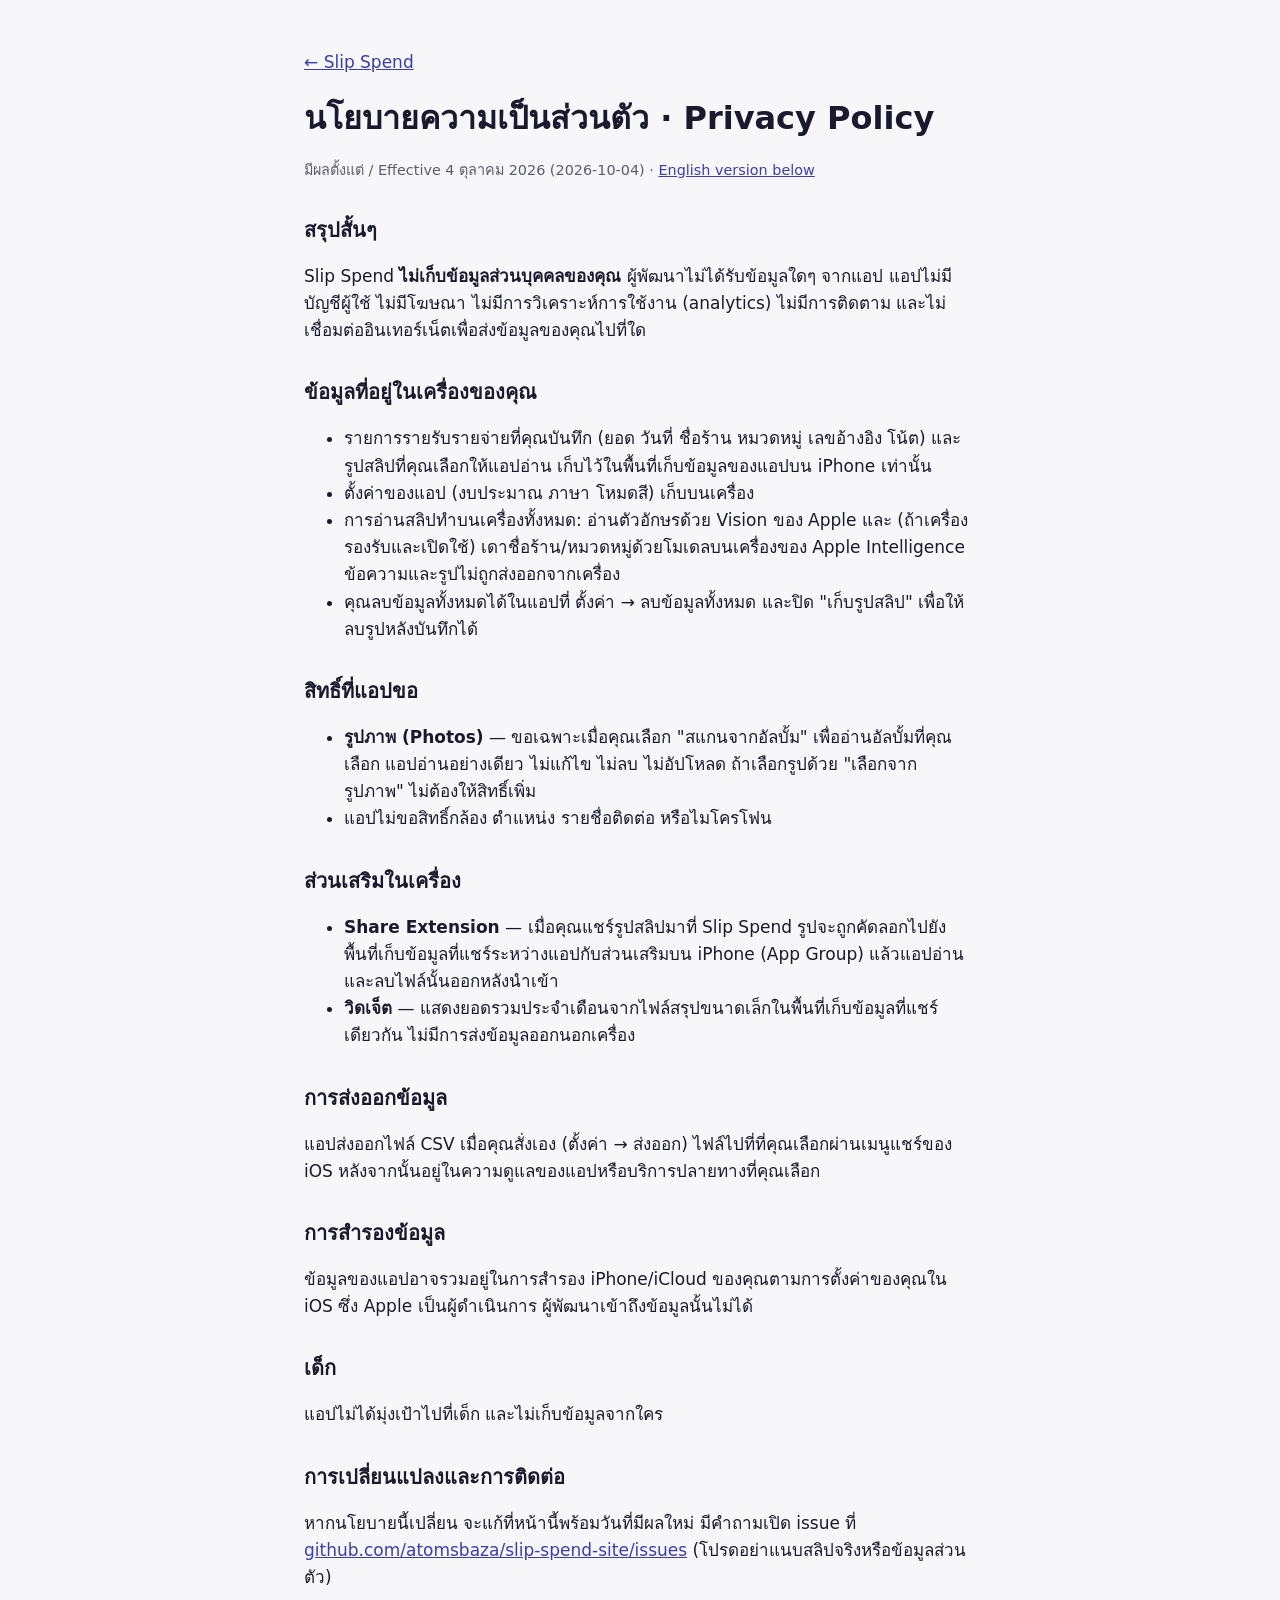
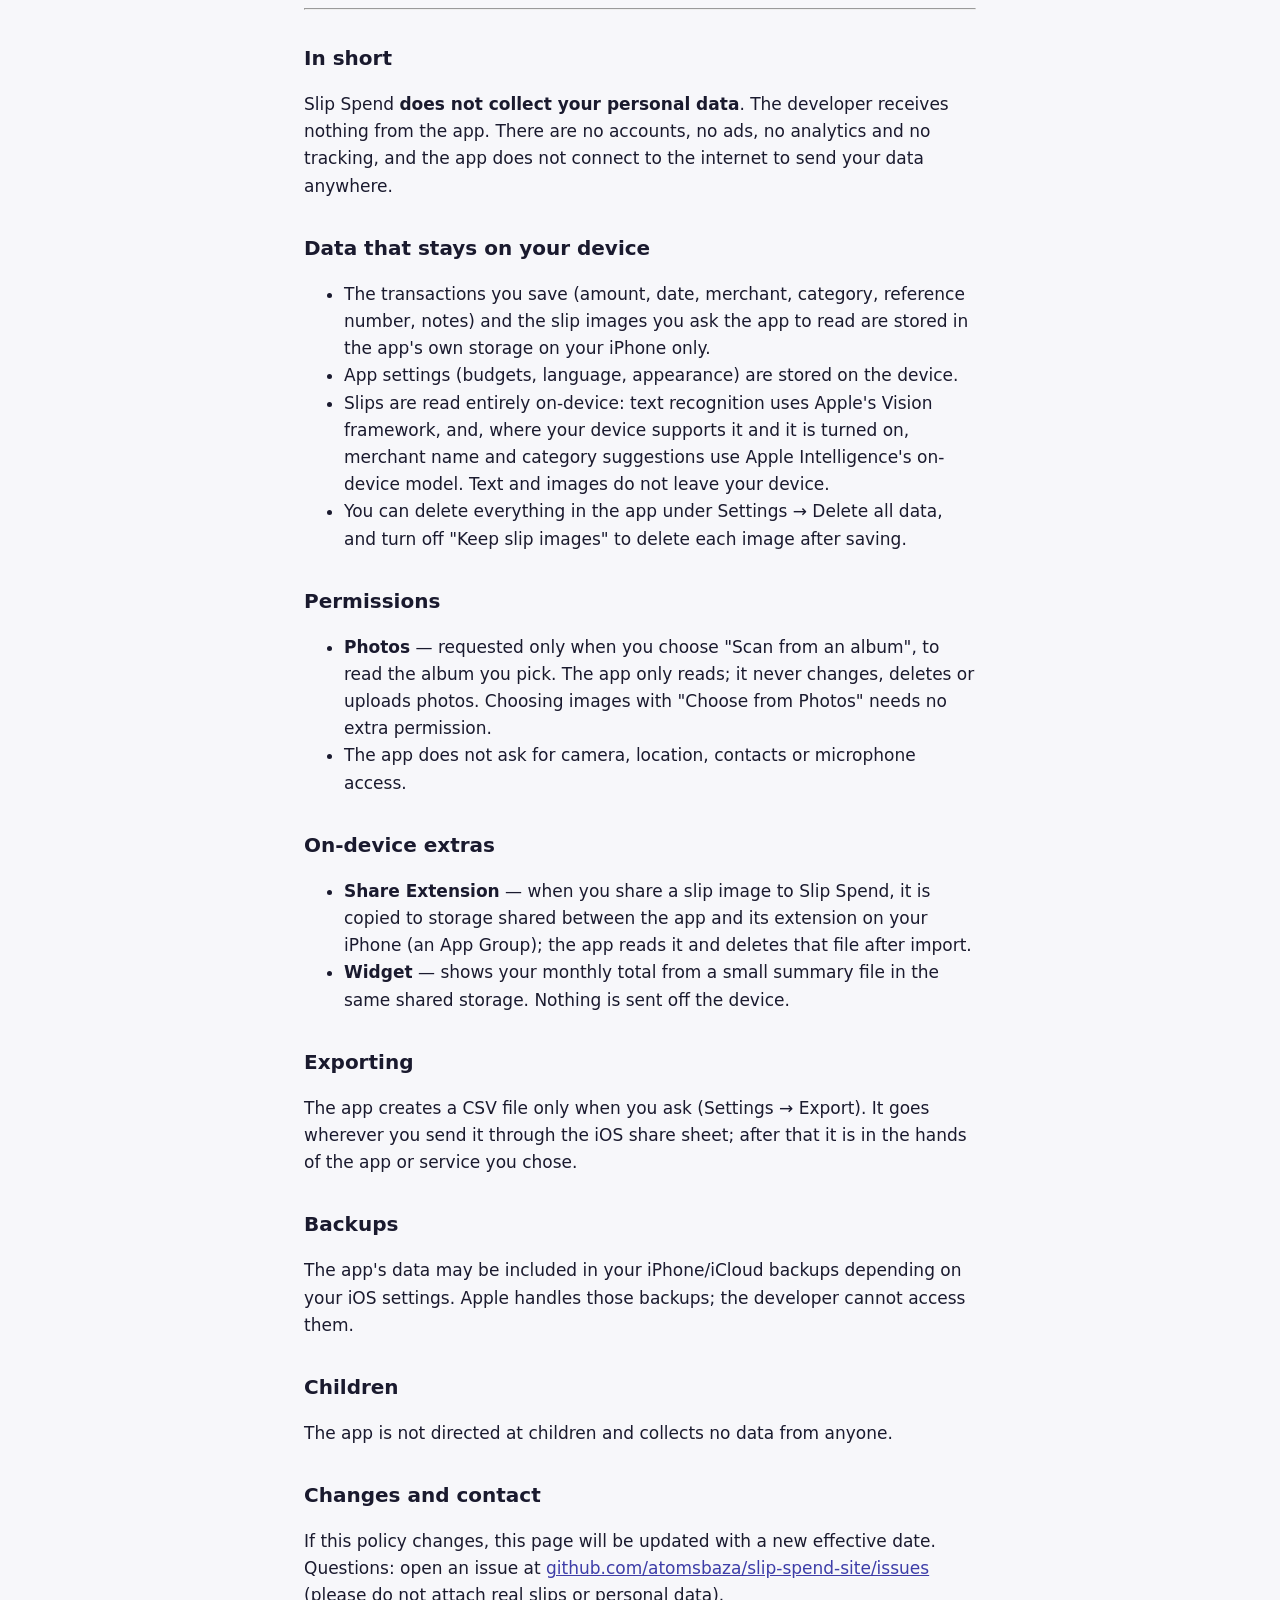
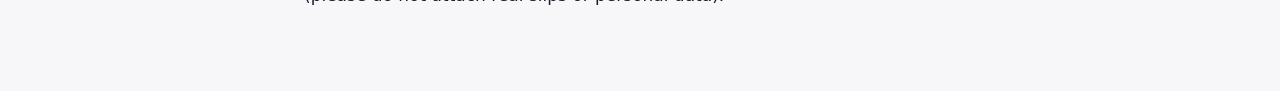
==== privacy.html @ ffb632a3 "Add landing, support and privacy policy pages" ====
<!doctype html>
<html lang="th">
<head>
<meta charset="utf-8">
<meta name="viewport" content="width=device-width, initial-scale=1">
<title>Slip Spend — นโยบายความเป็นส่วนตัว / Privacy Policy</title>
<link rel="stylesheet" href="style.css">
</head>
<body>
<main>
  <p><a href="./">← Slip Spend</a></p>
  <h1>นโยบายความเป็นส่วนตัว · Privacy Policy</h1>
  <p class="muted">มีผลตั้งแต่ / Effective 4 ตุลาคม 2026 (2026-10-04) · <a href="#en">English version below</a></p>

  <article lang="th">
    <h2>สรุปสั้นๆ</h2>
    <p>Slip Spend <strong>ไม่เก็บข้อมูลส่วนบุคคลของคุณ</strong> ผู้พัฒนาไม่ได้รับข้อมูลใดๆ จากแอป แอปไม่มีบัญชีผู้ใช้ ไม่มีโฆษณา ไม่มีการวิเคราะห์การใช้งาน (analytics) ไม่มีการติดตาม และไม่เชื่อมต่ออินเทอร์เน็ตเพื่อส่งข้อมูลของคุณไปที่ใด</p>

    <h2>ข้อมูลที่อยู่ในเครื่องของคุณ</h2>
    <ul>
      <li>รายการรายรับรายจ่ายที่คุณบันทึก (ยอด วันที่ ชื่อร้าน หมวดหมู่ เลขอ้างอิง โน้ต) และรูปสลิปที่คุณเลือกให้แอปอ่าน เก็บไว้ในพื้นที่เก็บข้อมูลของแอปบน iPhone เท่านั้น</li>
      <li>ตั้งค่าของแอป (งบประมาณ ภาษา โหมดสี) เก็บบนเครื่อง</li>
      <li>การอ่านสลิปทำบนเครื่องทั้งหมด: อ่านตัวอักษรด้วย Vision ของ Apple และ (ถ้าเครื่องรองรับและเปิดใช้) เดาชื่อร้าน/หมวดหมู่ด้วยโมเดลบนเครื่องของ Apple Intelligence ข้อความและรูปไม่ถูกส่งออกจากเครื่อง</li>
      <li>คุณลบข้อมูลทั้งหมดได้ในแอปที่ ตั้งค่า → ลบข้อมูลทั้งหมด และปิด "เก็บรูปสลิป" เพื่อให้ลบรูปหลังบันทึกได้</li>
    </ul>

    <h2>สิทธิ์ที่แอปขอ</h2>
    <ul>
      <li><strong>รูปภาพ (Photos)</strong> — ขอเฉพาะเมื่อคุณเลือก "สแกนจากอัลบั้ม" เพื่ออ่านอัลบั้มที่คุณเลือก แอปอ่านอย่างเดียว ไม่แก้ไข ไม่ลบ ไม่อัปโหลด ถ้าเลือกรูปด้วย "เลือกจากรูปภาพ" ไม่ต้องให้สิทธิ์เพิ่ม</li>
      <li>แอปไม่ขอสิทธิ์กล้อง ตำแหน่ง รายชื่อติดต่อ หรือไมโครโฟน</li>
    </ul>

    <h2>ส่วนเสริมในเครื่อง</h2>
    <ul>
      <li><strong>Share Extension</strong> — เมื่อคุณแชร์รูปสลิปมาที่ Slip Spend รูปจะถูกคัดลอกไปยังพื้นที่เก็บข้อมูลที่แชร์ระหว่างแอปกับส่วนเสริมบน iPhone (App Group) แล้วแอปอ่านและลบไฟล์นั้นออกหลังนำเข้า</li>
      <li><strong>วิดเจ็ต</strong> — แสดงยอดรวมประจำเดือนจากไฟล์สรุปขนาดเล็กในพื้นที่เก็บข้อมูลที่แชร์เดียวกัน ไม่มีการส่งข้อมูลออกนอกเครื่อง</li>
    </ul>

    <h2>การส่งออกข้อมูล</h2>
    <p>แอปส่งออกไฟล์ CSV เมื่อคุณสั่งเอง (ตั้งค่า → ส่งออก) ไฟล์ไปที่ที่คุณเลือกผ่านเมนูแชร์ของ iOS หลังจากนั้นอยู่ในความดูแลของแอปหรือบริการปลายทางที่คุณเลือก</p>

    <h2>การสำรองข้อมูล</h2>
    <p>ข้อมูลของแอปอาจรวมอยู่ในการสำรอง iPhone/iCloud ของคุณตามการตั้งค่าของคุณใน iOS ซึ่ง Apple เป็นผู้ดำเนินการ ผู้พัฒนาเข้าถึงข้อมูลนั้นไม่ได้</p>

    <h2>เด็ก</h2>
    <p>แอปไม่ได้มุ่งเป้าไปที่เด็ก และไม่เก็บข้อมูลจากใคร</p>

    <h2>การเปลี่ยนแปลงและการติดต่อ</h2>
    <p>หากนโยบายนี้เปลี่ยน จะแก้ที่หน้านี้พร้อมวันที่มีผลใหม่ มีคำถามเปิด issue ที่ <a href="https://github.com/atomsbaza/slip-spend-site/issues">github.com/atomsbaza/slip-spend-site/issues</a> (โปรดอย่าแนบสลิปจริงหรือข้อมูลส่วนตัว)</p>
  </article>

  <hr id="en">

  <article lang="en">
    <h2>In short</h2>
    <p>Slip Spend <strong>does not collect your personal data</strong>. The developer receives nothing from the app. There are no accounts, no ads, no analytics and no tracking, and the app does not connect to the internet to send your data anywhere.</p>

    <h2>Data that stays on your device</h2>
    <ul>
      <li>The transactions you save (amount, date, merchant, category, reference number, notes) and the slip images you ask the app to read are stored in the app's own storage on your iPhone only.</li>
      <li>App settings (budgets, language, appearance) are stored on the device.</li>
      <li>Slips are read entirely on-device: text recognition uses Apple's Vision framework, and, where your device supports it and it is turned on, merchant name and category suggestions use Apple Intelligence's on-device model. Text and images do not leave your device.</li>
      <li>You can delete everything in the app under Settings → Delete all data, and turn off "Keep slip images" to delete each image after saving.</li>
    </ul>

    <h2>Permissions</h2>
    <ul>
      <li><strong>Photos</strong> — requested only when you choose "Scan from an album", to read the album you pick. The app only reads; it never changes, deletes or uploads photos. Choosing images with "Choose from Photos" needs no extra permission.</li>
      <li>The app does not ask for camera, location, contacts or microphone access.</li>
    </ul>

    <h2>On-device extras</h2>
    <ul>
      <li><strong>Share Extension</strong> — when you share a slip image to Slip Spend, it is copied to storage shared between the app and its extension on your iPhone (an App Group); the app reads it and deletes that file after import.</li>
      <li><strong>Widget</strong> — shows your monthly total from a small summary file in the same shared storage. Nothing is sent off the device.</li>
    </ul>

    <h2>Exporting</h2>
    <p>The app creates a CSV file only when you ask (Settings → Export). It goes wherever you send it through the iOS share sheet; after that it is in the hands of the app or service you chose.</p>

    <h2>Backups</h2>
    <p>The app's data may be included in your iPhone/iCloud backups depending on your iOS settings. Apple handles those backups; the developer cannot access them.</p>

    <h2>Children</h2>
    <p>The app is not directed at children and collects no data from anyone.</p>

    <h2>Changes and contact</h2>
    <p>If this policy changes, this page will be updated with a new effective date. Questions: open an issue at <a href="https://github.com/atomsbaza/slip-spend-site/issues">github.com/atomsbaza/slip-spend-site/issues</a> (please do not attach real slips or personal data).</p>
  </article>
</main>
</body>
</html>
---- style.css ----
:root { color-scheme: light dark; --ink: #1a1a2e; --muted: #5c5c70; --paper: #f7f7fa; --card: #fff; --accent: #3d3da8; }
@media (prefers-color-scheme: dark) { :root { --ink: #f2f2f7; --muted: #a0a0b4; --paper: #101018; --card: #1a1a24; --accent: #9b9bff; } }
body { margin: 0; background: var(--paper); color: var(--ink); font: 17px/1.6 -apple-system, "Sukhumvit Set", "Thonburi", system-ui, sans-serif; }
main { max-width: 42rem; margin: 0 auto; padding: 2rem 1.25rem 4rem; }
h1 { font-size: 2rem; margin: 0 0 .25rem; } h2 { font-size: 1.25rem; margin-top: 2rem; }
p, li { color: var(--ink); } .muted { color: var(--muted); font-size: .9rem; }
a { color: var(--accent); } nav a { margin-right: 1rem; }
section.card { background: var(--card); border-radius: 16px; padding: 1rem 1.25rem; margin: 1.25rem 0; }
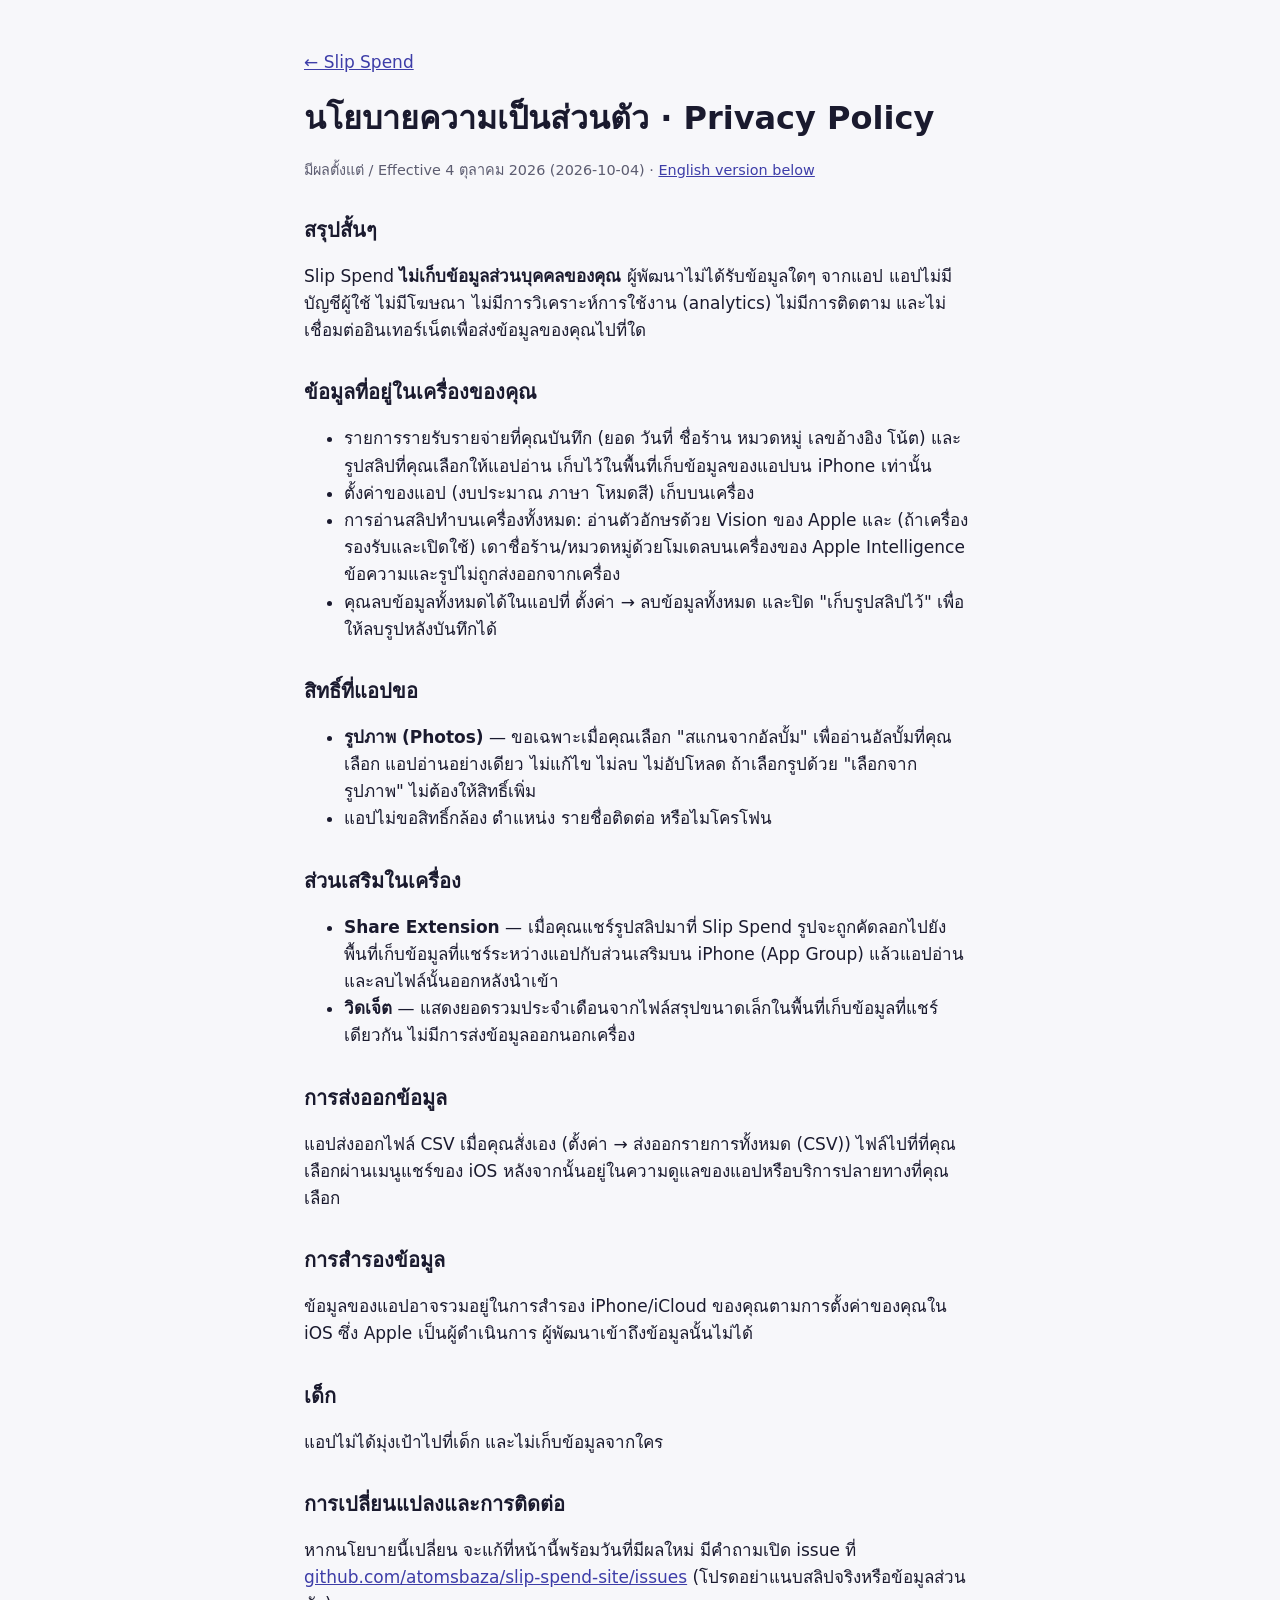
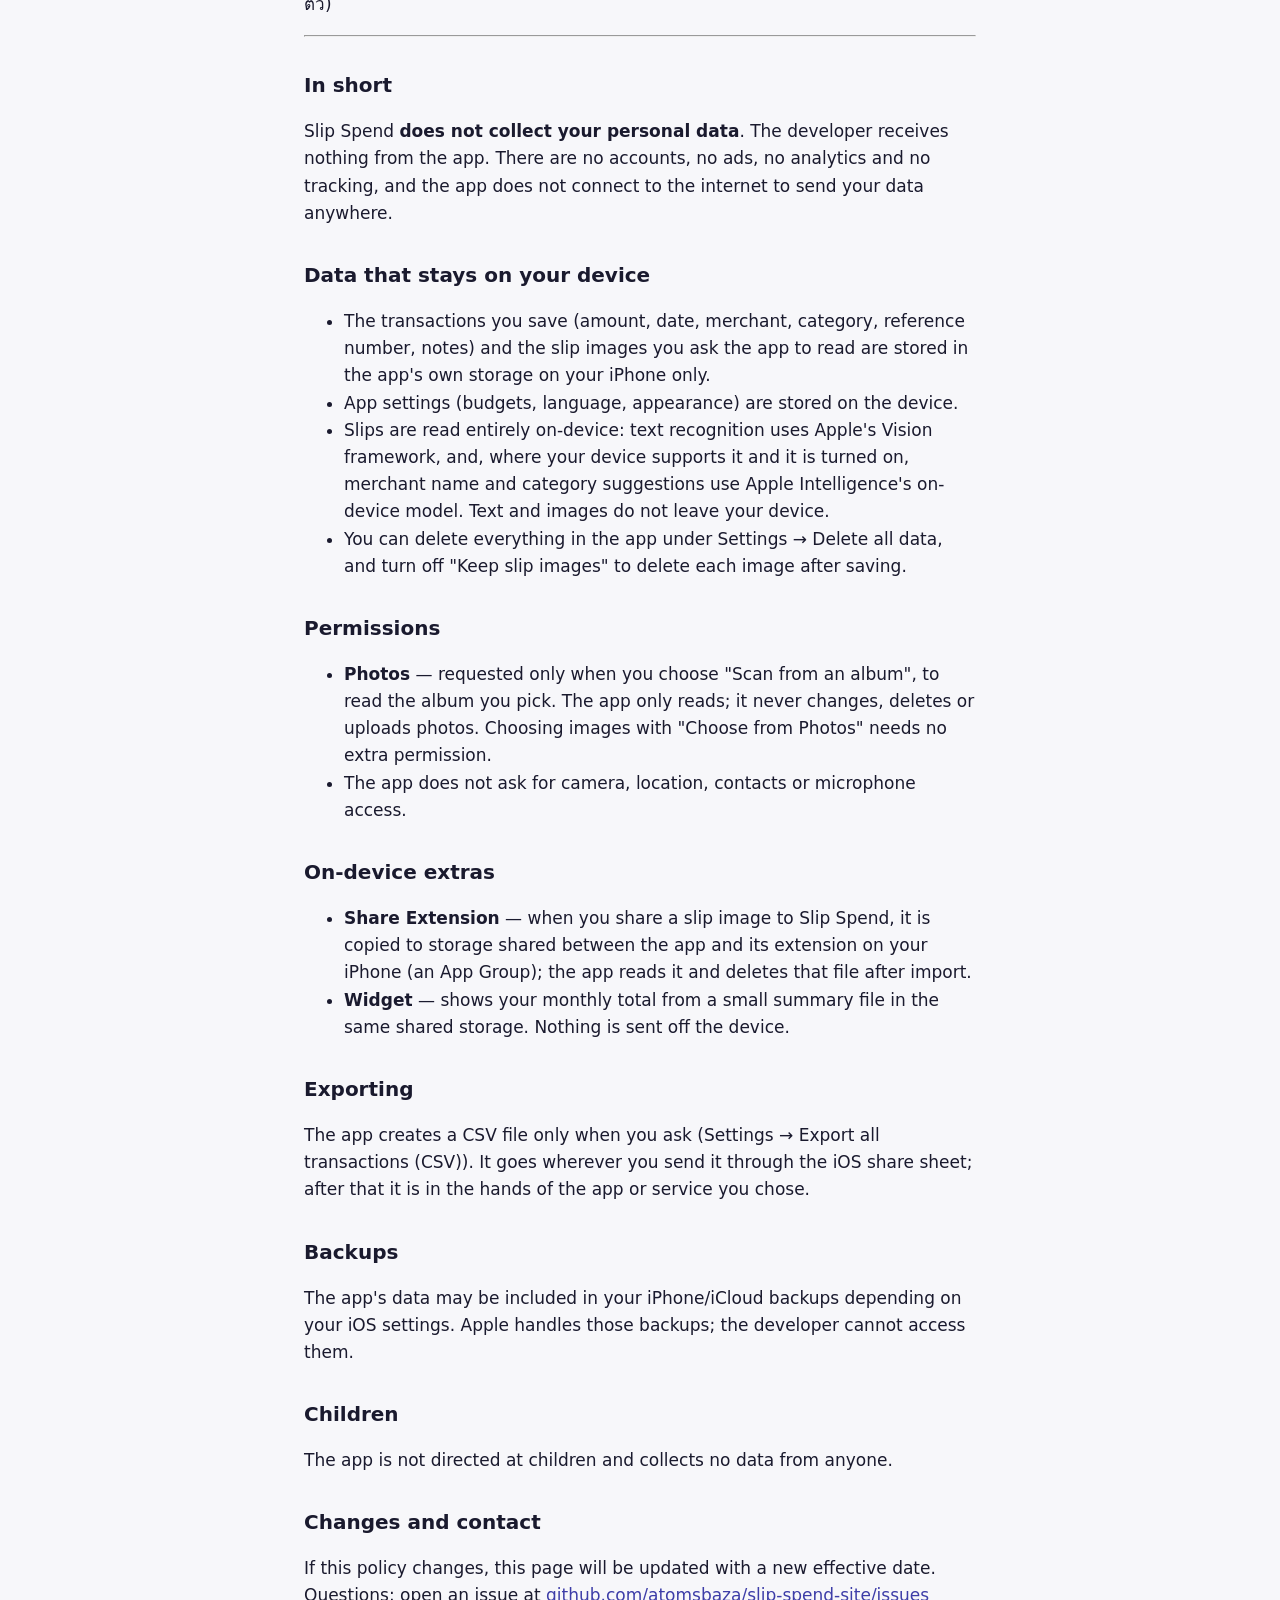
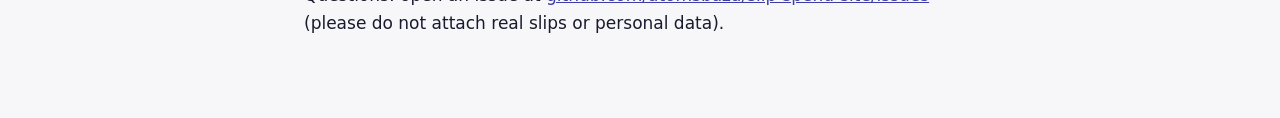
==== commit 753644e9: "Use the exact setting names from the app" ====
--- a/privacy.html
+++ b/privacy.html
@@ -21,7 +21,7 @@
       <li>รายการรายรับรายจ่ายที่คุณบันทึก (ยอด วันที่ ชื่อร้าน หมวดหมู่ เลขอ้างอิง โน้ต) และรูปสลิปที่คุณเลือกให้แอปอ่าน เก็บไว้ในพื้นที่เก็บข้อมูลของแอปบน iPhone เท่านั้น</li>
       <li>ตั้งค่าของแอป (งบประมาณ ภาษา โหมดสี) เก็บบนเครื่อง</li>
       <li>การอ่านสลิปทำบนเครื่องทั้งหมด: อ่านตัวอักษรด้วย Vision ของ Apple และ (ถ้าเครื่องรองรับและเปิดใช้) เดาชื่อร้าน/หมวดหมู่ด้วยโมเดลบนเครื่องของ Apple Intelligence ข้อความและรูปไม่ถูกส่งออกจากเครื่อง</li>
-      <li>คุณลบข้อมูลทั้งหมดได้ในแอปที่ ตั้งค่า → ลบข้อมูลทั้งหมด และปิด "เก็บรูปสลิป" เพื่อให้ลบรูปหลังบันทึกได้</li>
+      <li>คุณลบข้อมูลทั้งหมดได้ในแอปที่ ตั้งค่า → ลบข้อมูลทั้งหมด และปิด "เก็บรูปสลิปไว้" เพื่อให้ลบรูปหลังบันทึกได้</li>
     </ul>
 
     <h2>สิทธิ์ที่แอปขอ</h2>
@@ -37,7 +37,7 @@
     </ul>
 
     <h2>การส่งออกข้อมูล</h2>
-    <p>แอปส่งออกไฟล์ CSV เมื่อคุณสั่งเอง (ตั้งค่า → ส่งออก) ไฟล์ไปที่ที่คุณเลือกผ่านเมนูแชร์ของ iOS หลังจากนั้นอยู่ในความดูแลของแอปหรือบริการปลายทางที่คุณเลือก</p>
+    <p>แอปส่งออกไฟล์ CSV เมื่อคุณสั่งเอง (ตั้งค่า → ส่งออกรายการทั้งหมด (CSV)) ไฟล์ไปที่ที่คุณเลือกผ่านเมนูแชร์ของ iOS หลังจากนั้นอยู่ในความดูแลของแอปหรือบริการปลายทางที่คุณเลือก</p>
 
     <h2>การสำรองข้อมูล</h2>
     <p>ข้อมูลของแอปอาจรวมอยู่ในการสำรอง iPhone/iCloud ของคุณตามการตั้งค่าของคุณใน iOS ซึ่ง Apple เป็นผู้ดำเนินการ ผู้พัฒนาเข้าถึงข้อมูลนั้นไม่ได้</p>
@@ -76,7 +76,7 @@
     </ul>
 
     <h2>Exporting</h2>
-    <p>The app creates a CSV file only when you ask (Settings → Export). It goes wherever you send it through the iOS share sheet; after that it is in the hands of the app or service you chose.</p>
+    <p>The app creates a CSV file only when you ask (Settings → Export all transactions (CSV)). It goes wherever you send it through the iOS share sheet; after that it is in the hands of the app or service you chose.</p>
 
     <h2>Backups</h2>
     <p>The app's data may be included in your iPhone/iCloud backups depending on your iOS settings. Apple handles those backups; the developer cannot access them.</p>
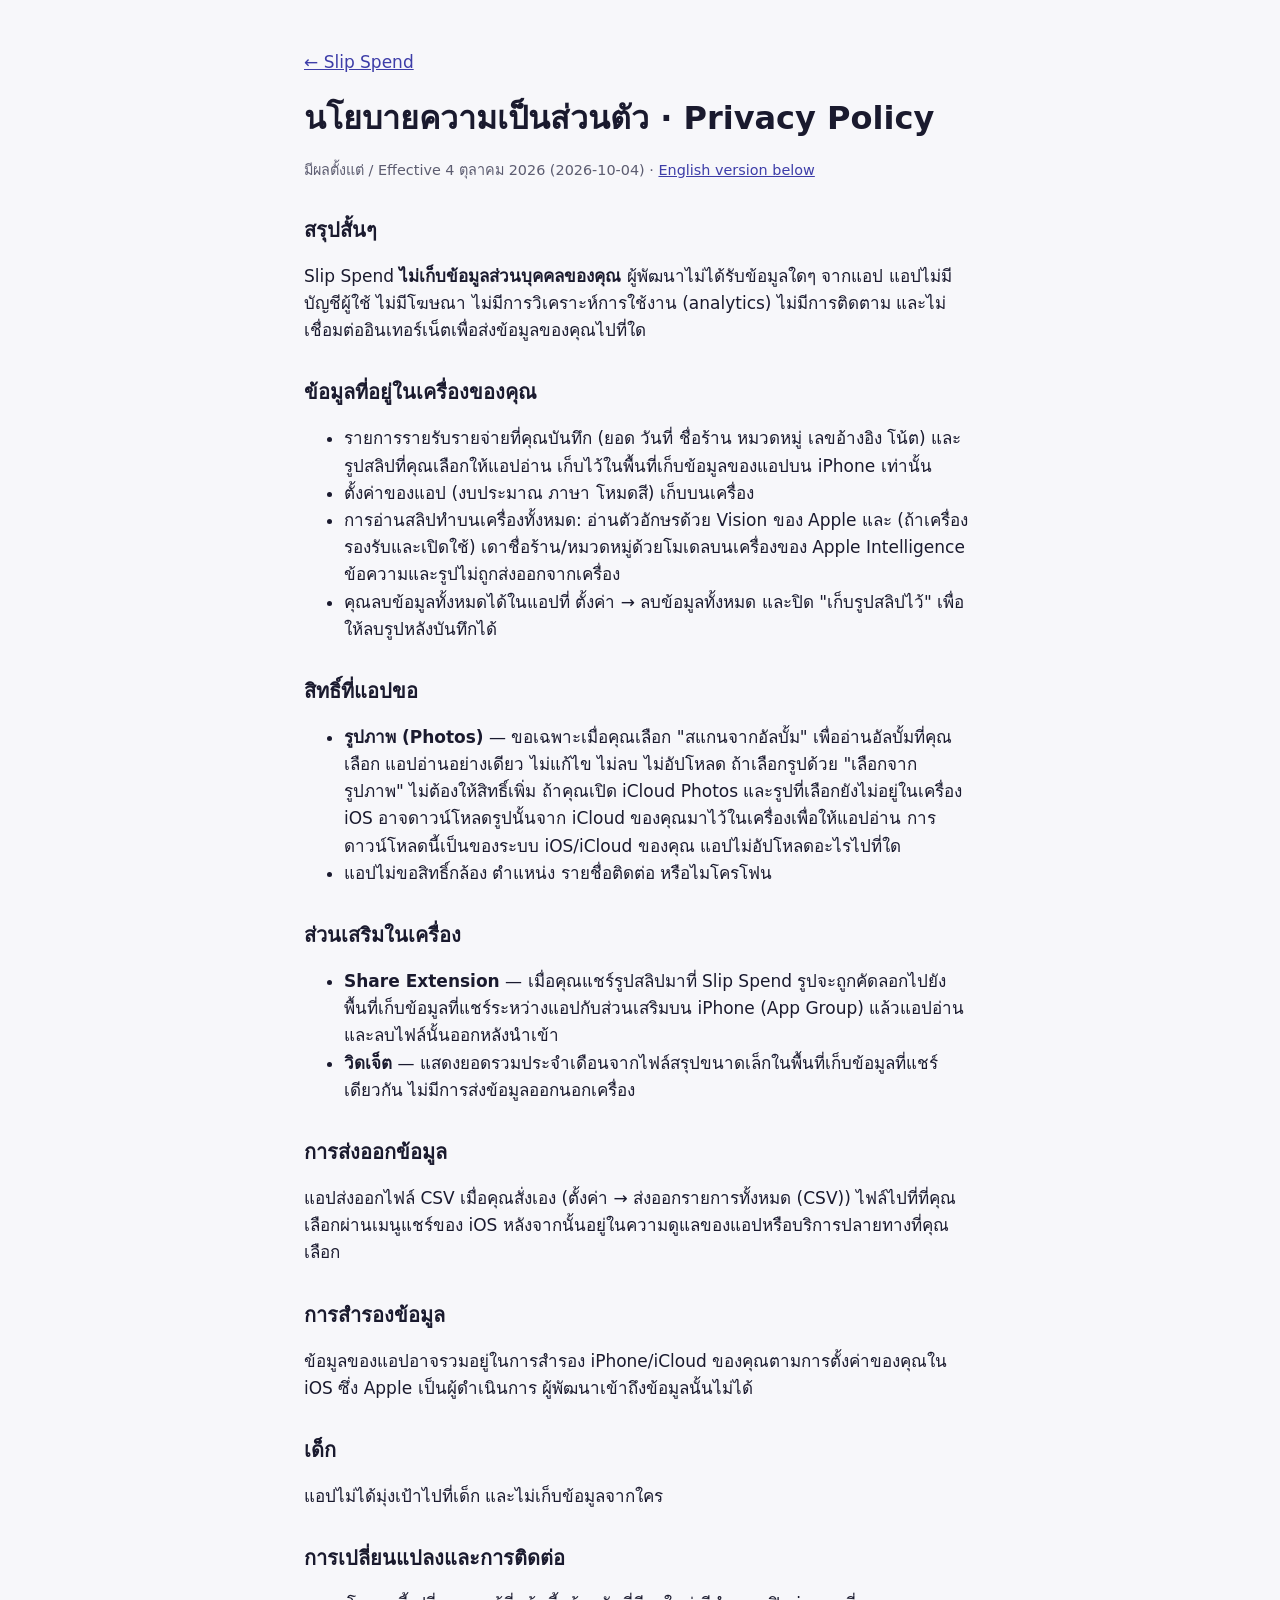
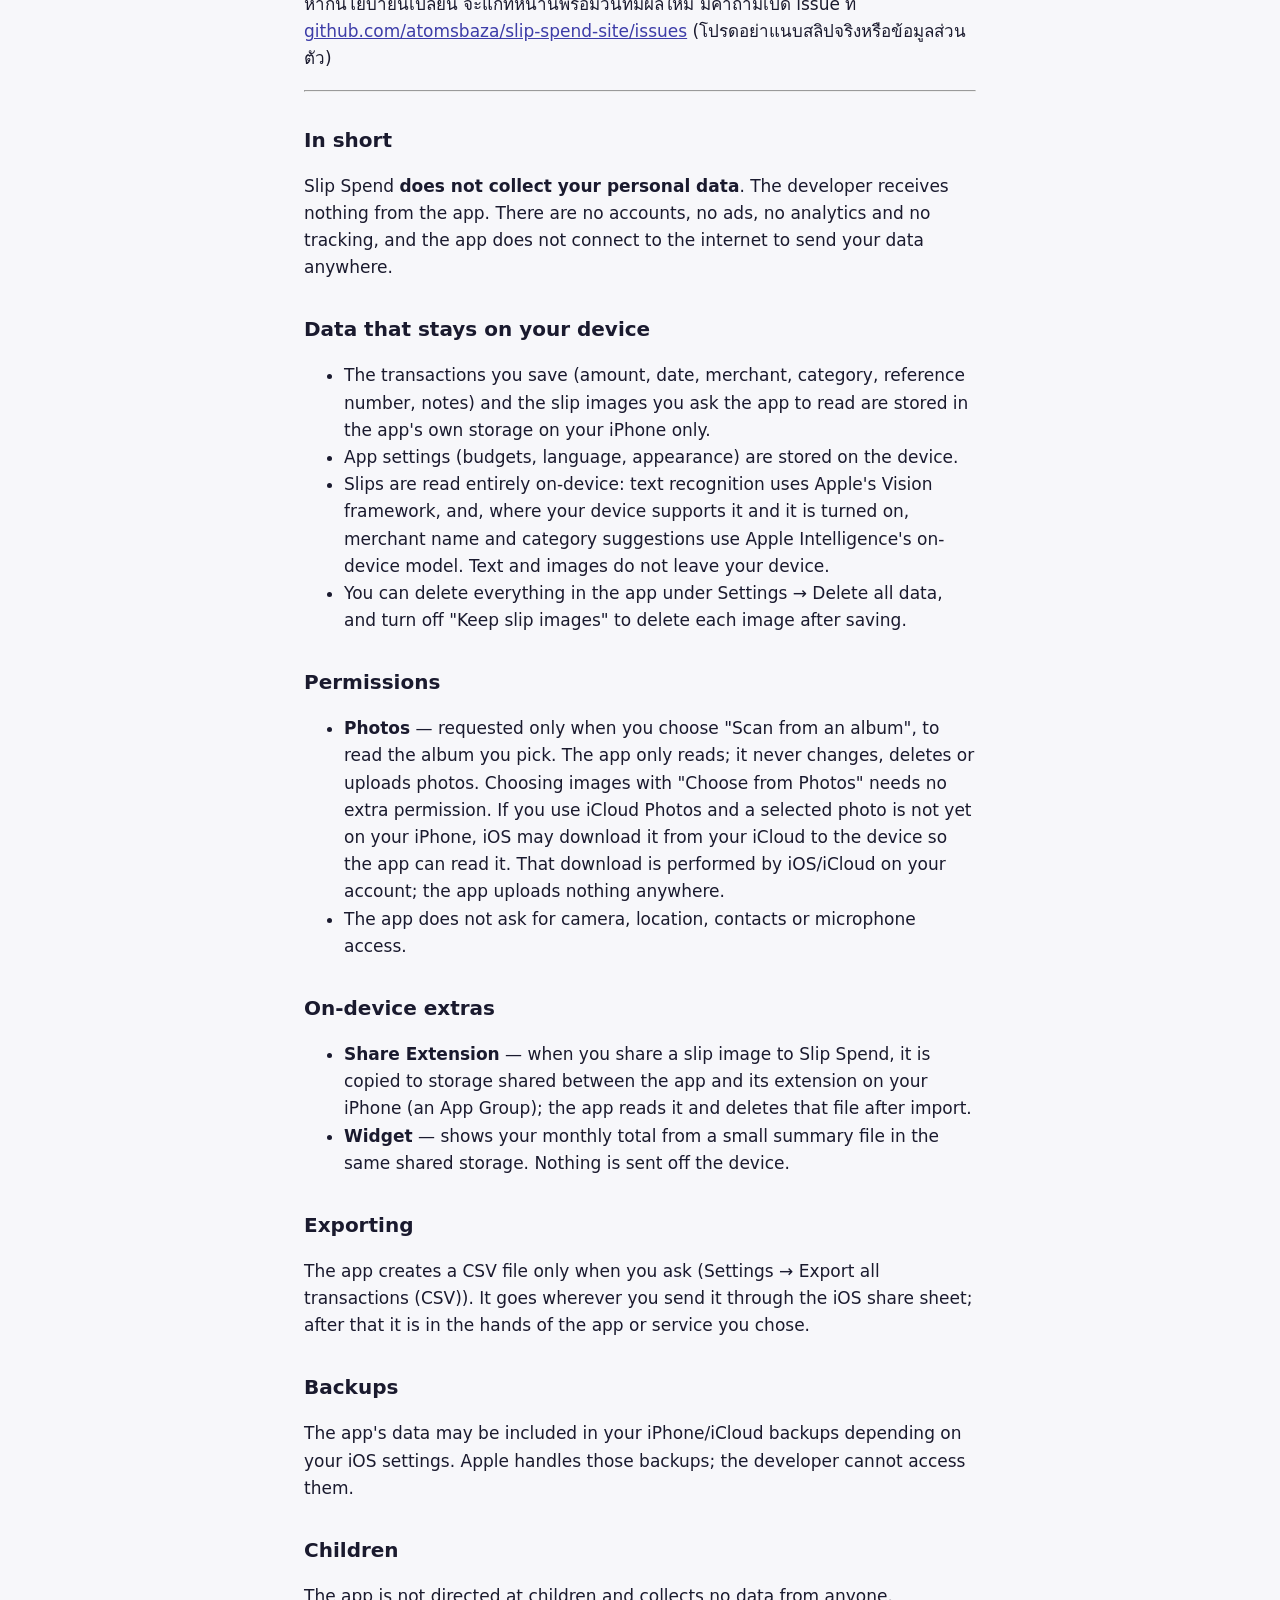
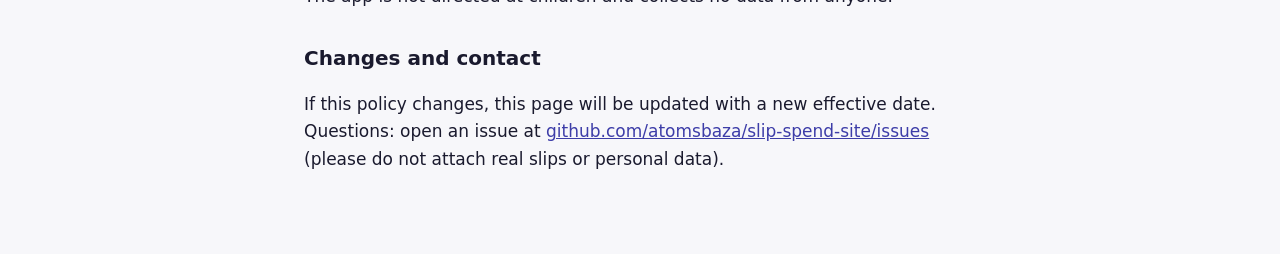
==== commit 5218fa50: "Privacy: explain iCloud Photos downloads are done by iOS, app uploads nothing" ====
--- a/privacy.html
+++ b/privacy.html
@@ -26,7 +26,7 @@
 
     <h2>สิทธิ์ที่แอปขอ</h2>
     <ul>
-      <li><strong>รูปภาพ (Photos)</strong> — ขอเฉพาะเมื่อคุณเลือก "สแกนจากอัลบั้ม" เพื่ออ่านอัลบั้มที่คุณเลือก แอปอ่านอย่างเดียว ไม่แก้ไข ไม่ลบ ไม่อัปโหลด ถ้าเลือกรูปด้วย "เลือกจากรูปภาพ" ไม่ต้องให้สิทธิ์เพิ่ม</li>
+      <li><strong>รูปภาพ (Photos)</strong> — ขอเฉพาะเมื่อคุณเลือก "สแกนจากอัลบั้ม" เพื่ออ่านอัลบั้มที่คุณเลือก แอปอ่านอย่างเดียว ไม่แก้ไข ไม่ลบ ไม่อัปโหลด ถ้าเลือกรูปด้วย "เลือกจากรูปภาพ" ไม่ต้องให้สิทธิ์เพิ่ม ถ้าคุณเปิด iCloud Photos และรูปที่เลือกยังไม่อยู่ในเครื่อง iOS อาจดาวน์โหลดรูปนั้นจาก iCloud ของคุณมาไว้ในเครื่องเพื่อให้แอปอ่าน การดาวน์โหลดนี้เป็นของระบบ iOS/iCloud ของคุณ แอปไม่อัปโหลดอะไรไปที่ใด</li>
       <li>แอปไม่ขอสิทธิ์กล้อง ตำแหน่ง รายชื่อติดต่อ หรือไมโครโฟน</li>
     </ul>
 
@@ -65,7 +65,7 @@
 
     <h2>Permissions</h2>
     <ul>
-      <li><strong>Photos</strong> — requested only when you choose "Scan from an album", to read the album you pick. The app only reads; it never changes, deletes or uploads photos. Choosing images with "Choose from Photos" needs no extra permission.</li>
+      <li><strong>Photos</strong> — requested only when you choose "Scan from an album", to read the album you pick. The app only reads; it never changes, deletes or uploads photos. Choosing images with "Choose from Photos" needs no extra permission. If you use iCloud Photos and a selected photo is not yet on your iPhone, iOS may download it from your iCloud to the device so the app can read it. That download is performed by iOS/iCloud on your account; the app uploads nothing anywhere.</li>
       <li>The app does not ask for camera, location, contacts or microphone access.</li>
     </ul>
 
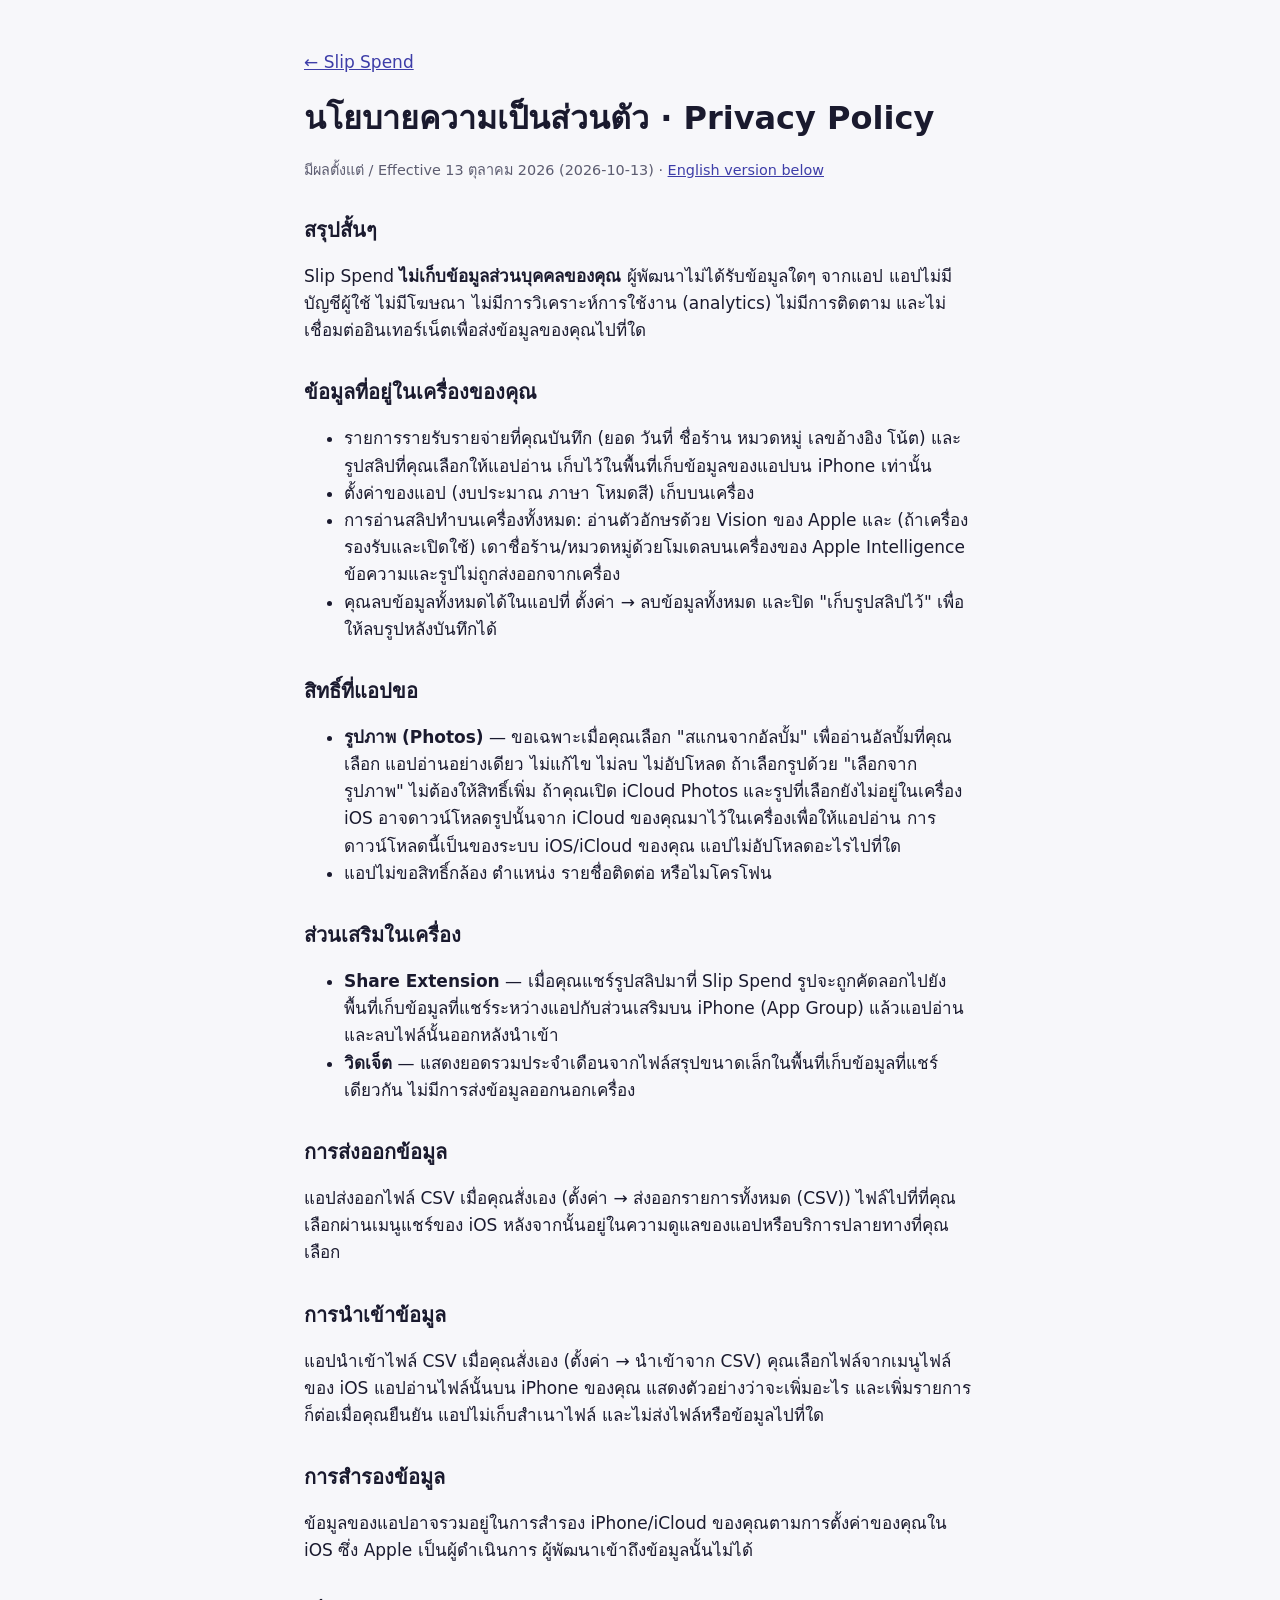
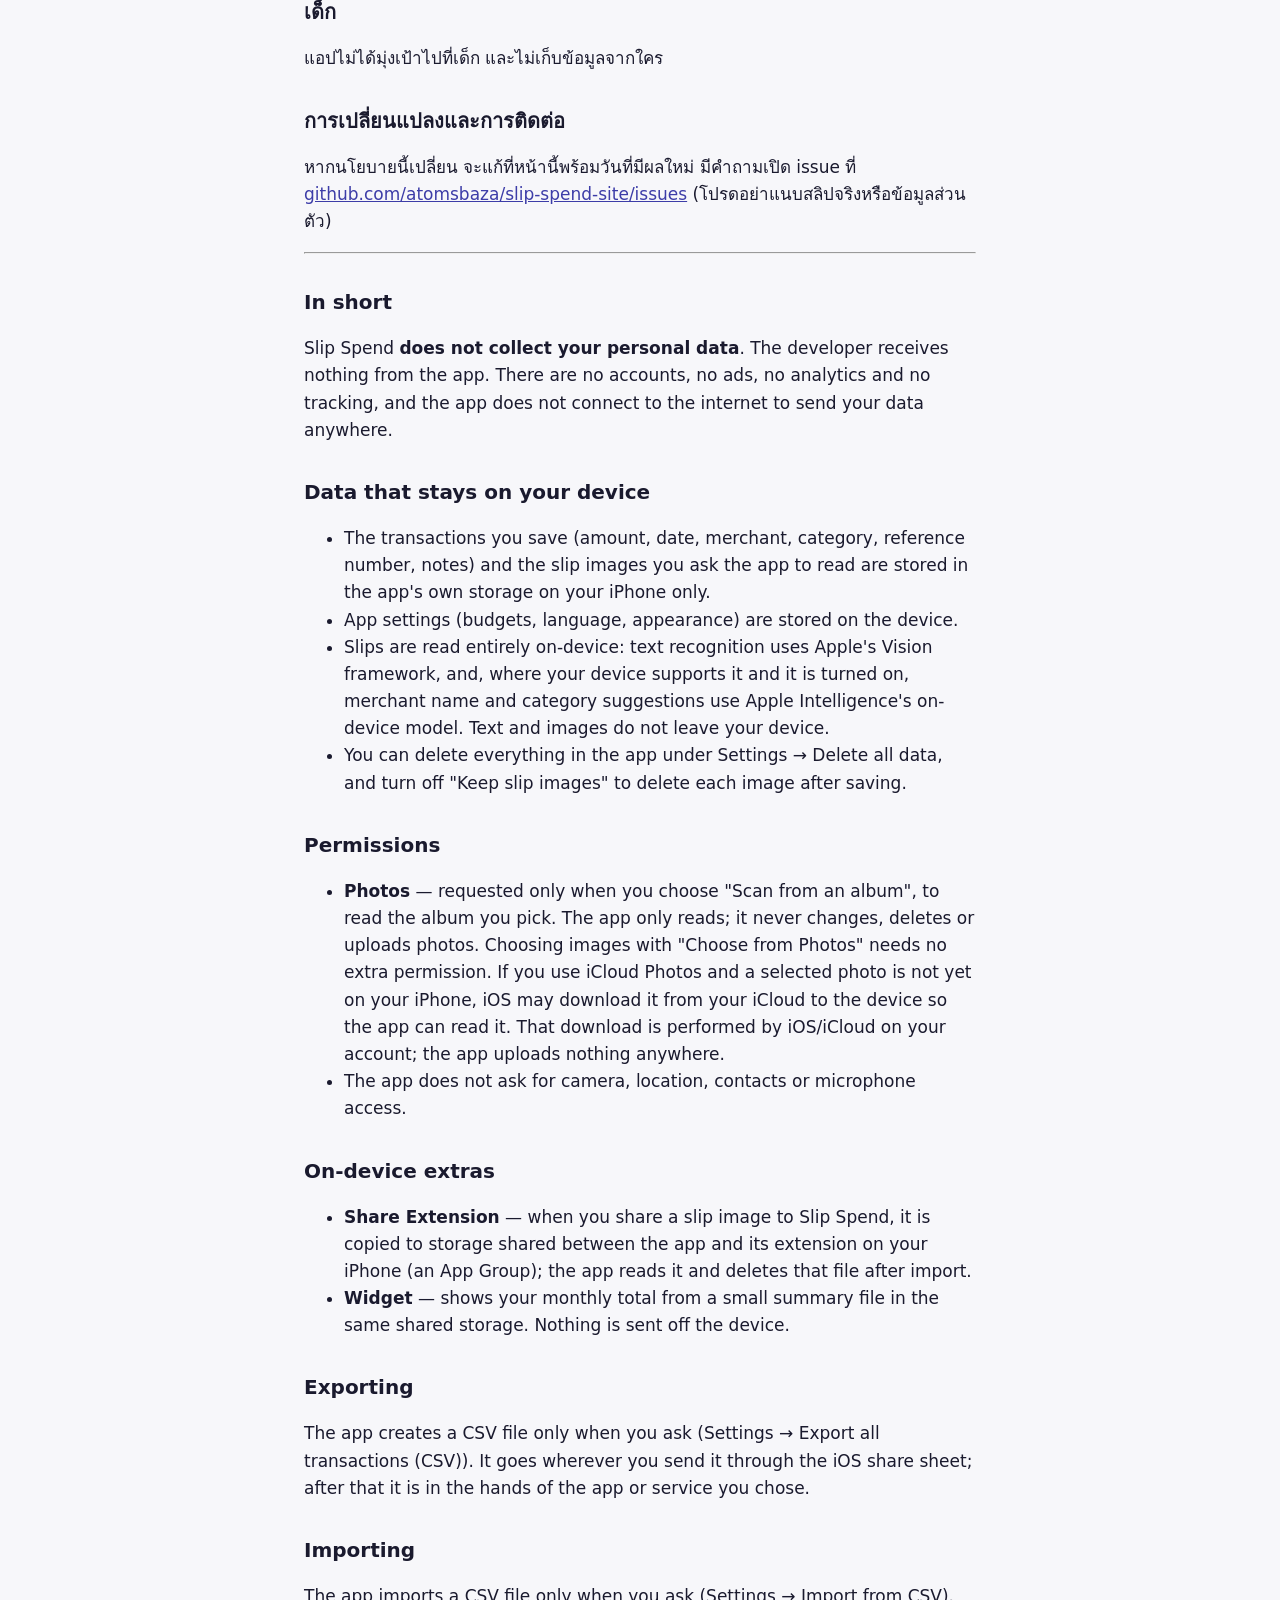
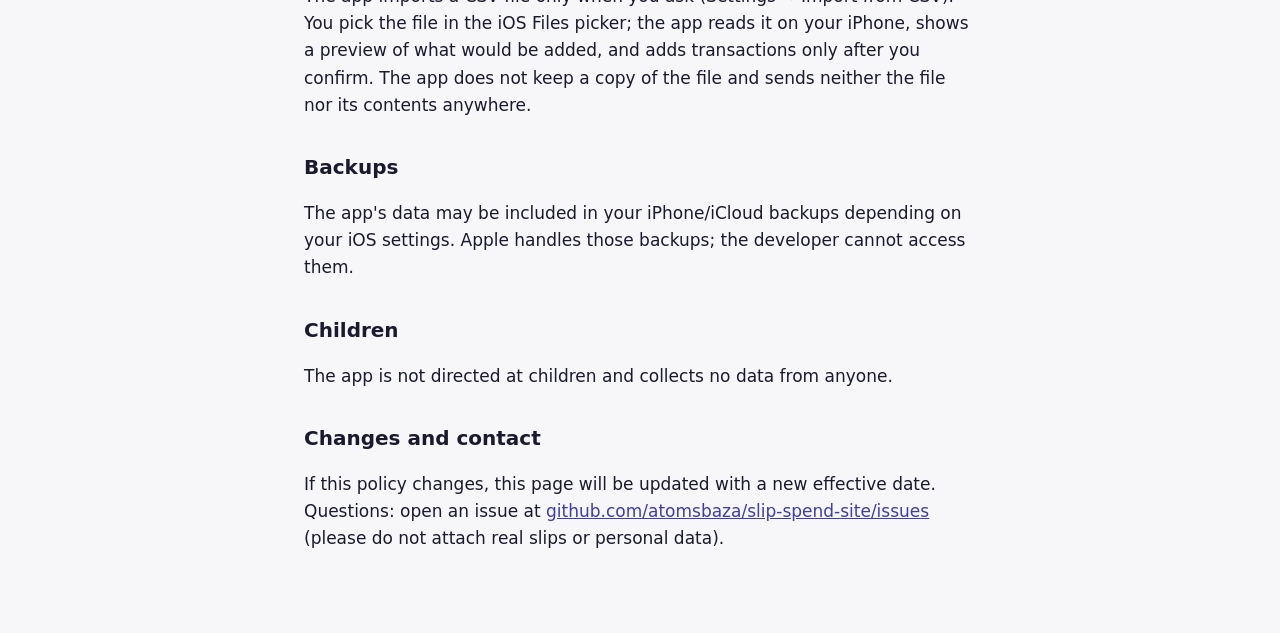
==== commit 636b872e: "Privacy: describe CSV import; effective 2026-10-13" ====
--- a/privacy.html
+++ b/privacy.html
@@ -10,7 +10,7 @@
 <main>
   <p><a href="./">← Slip Spend</a></p>
   <h1>นโยบายความเป็นส่วนตัว · Privacy Policy</h1>
-  <p class="muted">มีผลตั้งแต่ / Effective 4 ตุลาคม 2026 (2026-10-04) · <a href="#en">English version below</a></p>
+  <p class="muted">มีผลตั้งแต่ / Effective 13 ตุลาคม 2026 (2026-10-13) · <a href="#en">English version below</a></p>
 
   <article lang="th">
     <h2>สรุปสั้นๆ</h2>
@@ -38,6 +38,9 @@
 
     <h2>การส่งออกข้อมูล</h2>
     <p>แอปส่งออกไฟล์ CSV เมื่อคุณสั่งเอง (ตั้งค่า → ส่งออกรายการทั้งหมด (CSV)) ไฟล์ไปที่ที่คุณเลือกผ่านเมนูแชร์ของ iOS หลังจากนั้นอยู่ในความดูแลของแอปหรือบริการปลายทางที่คุณเลือก</p>
+
+    <h2>การนำเข้าข้อมูล</h2>
+    <p>แอปนำเข้าไฟล์ CSV เมื่อคุณสั่งเอง (ตั้งค่า → นำเข้าจาก CSV) คุณเลือกไฟล์จากเมนูไฟล์ของ iOS แอปอ่านไฟล์นั้นบน iPhone ของคุณ แสดงตัวอย่างว่าจะเพิ่มอะไร และเพิ่มรายการก็ต่อเมื่อคุณยืนยัน แอปไม่เก็บสำเนาไฟล์ และไม่ส่งไฟล์หรือข้อมูลไปที่ใด</p>
 
     <h2>การสำรองข้อมูล</h2>
     <p>ข้อมูลของแอปอาจรวมอยู่ในการสำรอง iPhone/iCloud ของคุณตามการตั้งค่าของคุณใน iOS ซึ่ง Apple เป็นผู้ดำเนินการ ผู้พัฒนาเข้าถึงข้อมูลนั้นไม่ได้</p>
@@ -78,6 +81,9 @@
     <h2>Exporting</h2>
     <p>The app creates a CSV file only when you ask (Settings → Export all transactions (CSV)). It goes wherever you send it through the iOS share sheet; after that it is in the hands of the app or service you chose.</p>
 
+    <h2>Importing</h2>
+    <p>The app imports a CSV file only when you ask (Settings → Import from CSV). You pick the file in the iOS Files picker; the app reads it on your iPhone, shows a preview of what would be added, and adds transactions only after you confirm. The app does not keep a copy of the file and sends neither the file nor its contents anywhere.</p>
+
     <h2>Backups</h2>
     <p>The app's data may be included in your iPhone/iCloud backups depending on your iOS settings. Apple handles those backups; the developer cannot access them.</p>
 
